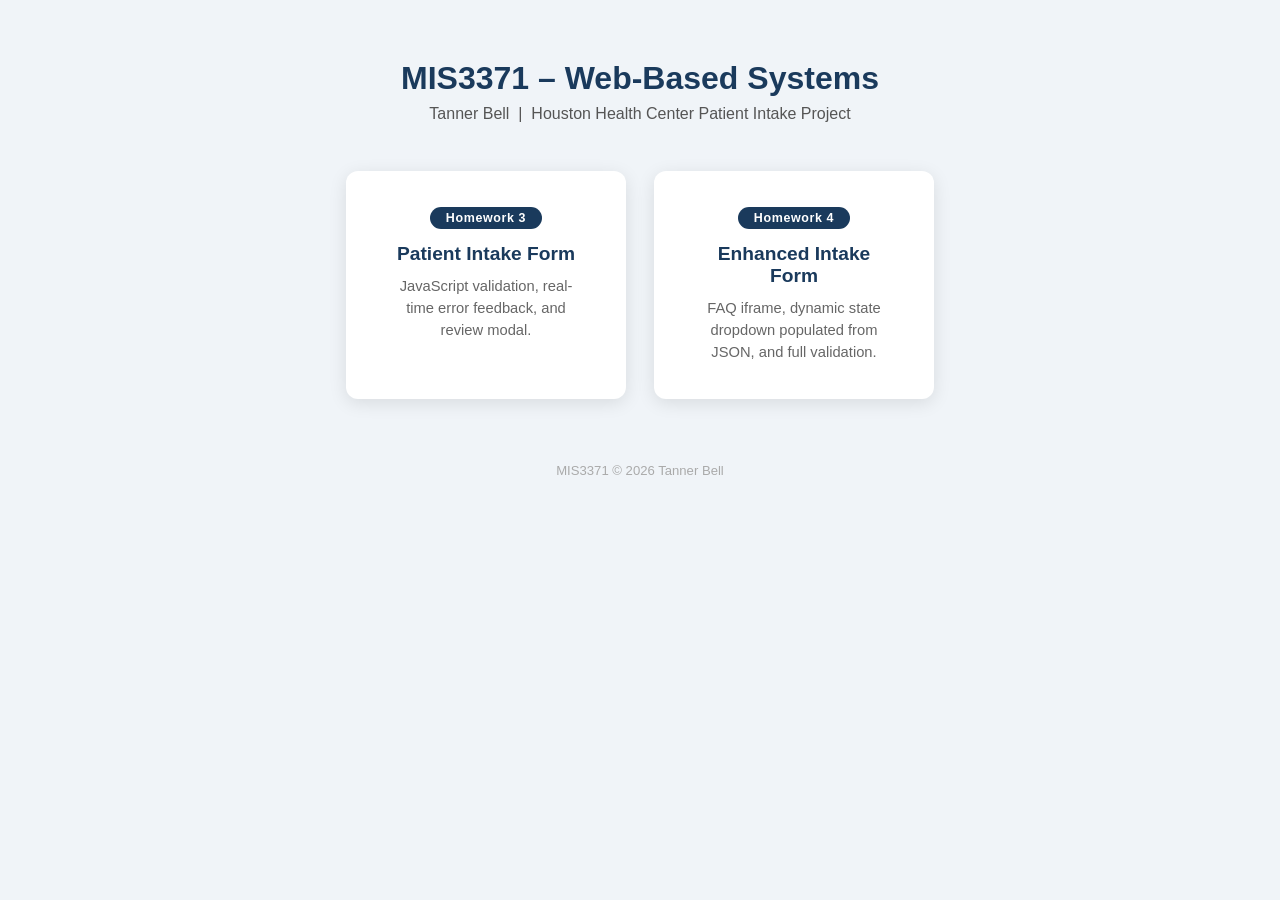
==== index.html @ 240e8d64 "Add homework4, root landing page, and PSEUDOCODE_VALIDATION.md" ====
<!DOCTYPE html>
<html lang="en">
<head>
    <meta charset="UTF-8">
    <meta name="viewport" content="width=device-width, initial-scale=1.0">
    <title>MIS3371 – Tanner Bell</title>
    <style>
        * { box-sizing: border-box; margin: 0; padding: 0; }
        body {
            font-family: 'Segoe UI', Arial, sans-serif;
            background: #f0f4f8;
            display: flex;
            flex-direction: column;
            align-items: center;
            min-height: 100vh;
            padding: 60px 20px;
        }
        header {
            text-align: center;
            margin-bottom: 48px;
        }
        header h1 {
            font-size: 2rem;
            color: #1a3a5c;
        }
        header p {
            margin-top: 8px;
            color: #555;
            font-size: 1rem;
        }
        .cards {
            display: flex;
            gap: 28px;
            flex-wrap: wrap;
            justify-content: center;
        }
        .card {
            background: #fff;
            border-radius: 12px;
            box-shadow: 0 4px 18px rgba(0,0,0,0.10);
            padding: 36px 40px;
            width: 280px;
            text-align: center;
            transition: transform 0.15s, box-shadow 0.15s;
            text-decoration: none;
            color: inherit;
            display: block;
        }
        .card:hover {
            transform: translateY(-4px);
            box-shadow: 0 8px 28px rgba(0,0,0,0.15);
        }
        .card .badge {
            display: inline-block;
            background: #1a3a5c;
            color: #fff;
            border-radius: 20px;
            padding: 4px 16px;
            font-size: 0.78rem;
            font-weight: 600;
            letter-spacing: 0.05em;
            margin-bottom: 14px;
        }
        .card h2 {
            font-size: 1.2rem;
            color: #1a3a5c;
            margin-bottom: 10px;
        }
        .card p {
            font-size: 0.92rem;
            color: #666;
            line-height: 1.5;
        }
        footer {
            margin-top: 64px;
            color: #aaa;
            font-size: 0.82rem;
        }
    </style>
</head>
<body>

    <header>
        <h1>MIS3371 – Web-Based Systems</h1>
        <p>Tanner Bell &nbsp;|&nbsp; Houston Health Center Patient Intake Project</p>
    </header>

    <div class="cards">
        <a class="card" href="homework3/homework3.html">
            <span class="badge">Homework 3</span>
            <h2>Patient Intake Form</h2>
            <p>JavaScript validation, real-time error feedback, and review modal.</p>
        </a>
        <a class="card" href="homework4/index.html">
            <span class="badge">Homework 4</span>
            <h2>Enhanced Intake Form</h2>
            <p>FAQ iframe, dynamic state dropdown populated from JSON, and full validation.</p>
        </a>
    </div>

    <footer>MIS3371 &copy; 2026 Tanner Bell</footer>

</body>
</html>
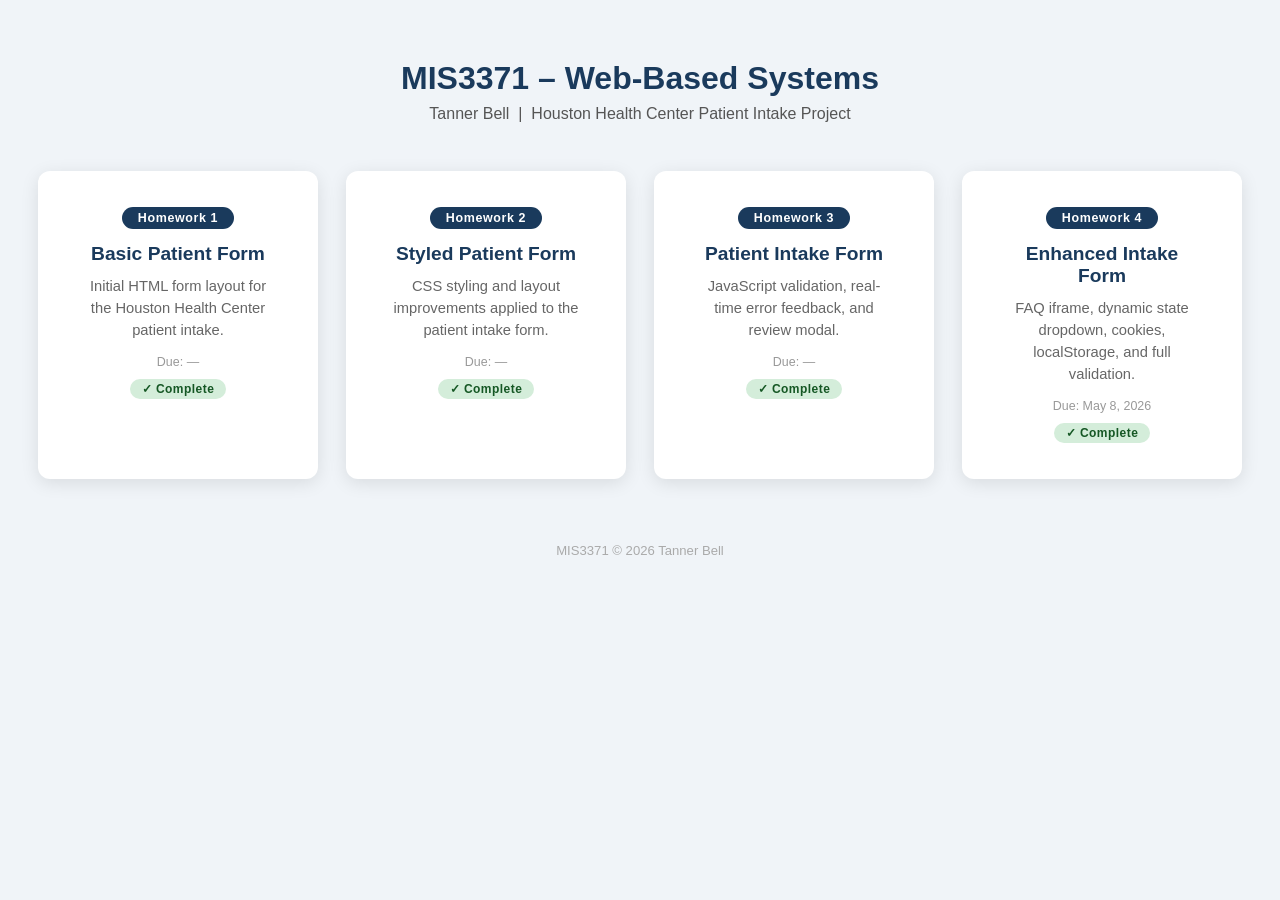
==== commit ec5430bd: "Fix hw4 states fallback for file:// protocol, update landing page with all assignment cards and link" ====
--- a/index.html
+++ b/index.html
@@ -71,6 +71,21 @@
             color: #666;
             line-height: 1.5;
         }
+        .card .meta {
+            margin-top: 14px;
+            font-size: 0.78rem;
+            color: #999;
+        }
+        .status {
+            display: inline-block;
+            margin-top: 10px;
+            padding: 3px 12px;
+            border-radius: 20px;
+            font-size: 0.75rem;
+            font-weight: 700;
+            letter-spacing: 0.04em;
+        }
+        .status.complete { background: #d4edda; color: #155724; }
         footer {
             margin-top: 64px;
             color: #aaa;
@@ -86,15 +101,33 @@
     </header>
 
     <div class="cards">
+        <a class="card" href="homework1.html">
+            <span class="badge">Homework 1</span>
+            <h2>Basic Patient Form</h2>
+            <p>Initial HTML form layout for the Houston Health Center patient intake.</p>
+            <div class="meta">Due: —</div>
+            <span class="status complete">&#10003; Complete</span>
+        </a>
+        <a class="card" href="homework2.html">
+            <span class="badge">Homework 2</span>
+            <h2>Styled Patient Form</h2>
+            <p>CSS styling and layout improvements applied to the patient intake form.</p>
+            <div class="meta">Due: —</div>
+            <span class="status complete">&#10003; Complete</span>
+        </a>
         <a class="card" href="homework3/homework3.html">
             <span class="badge">Homework 3</span>
             <h2>Patient Intake Form</h2>
             <p>JavaScript validation, real-time error feedback, and review modal.</p>
+            <div class="meta">Due: —</div>
+            <span class="status complete">&#10003; Complete</span>
         </a>
         <a class="card" href="homework4/index.html">
             <span class="badge">Homework 4</span>
             <h2>Enhanced Intake Form</h2>
-            <p>FAQ iframe, dynamic state dropdown populated from JSON, and full validation.</p>
+            <p>FAQ iframe, dynamic state dropdown, cookies, localStorage, and full validation.</p>
+            <div class="meta">Due: May 8, 2026</div>
+            <span class="status complete">&#10003; Complete</span>
         </a>
     </div>
 
